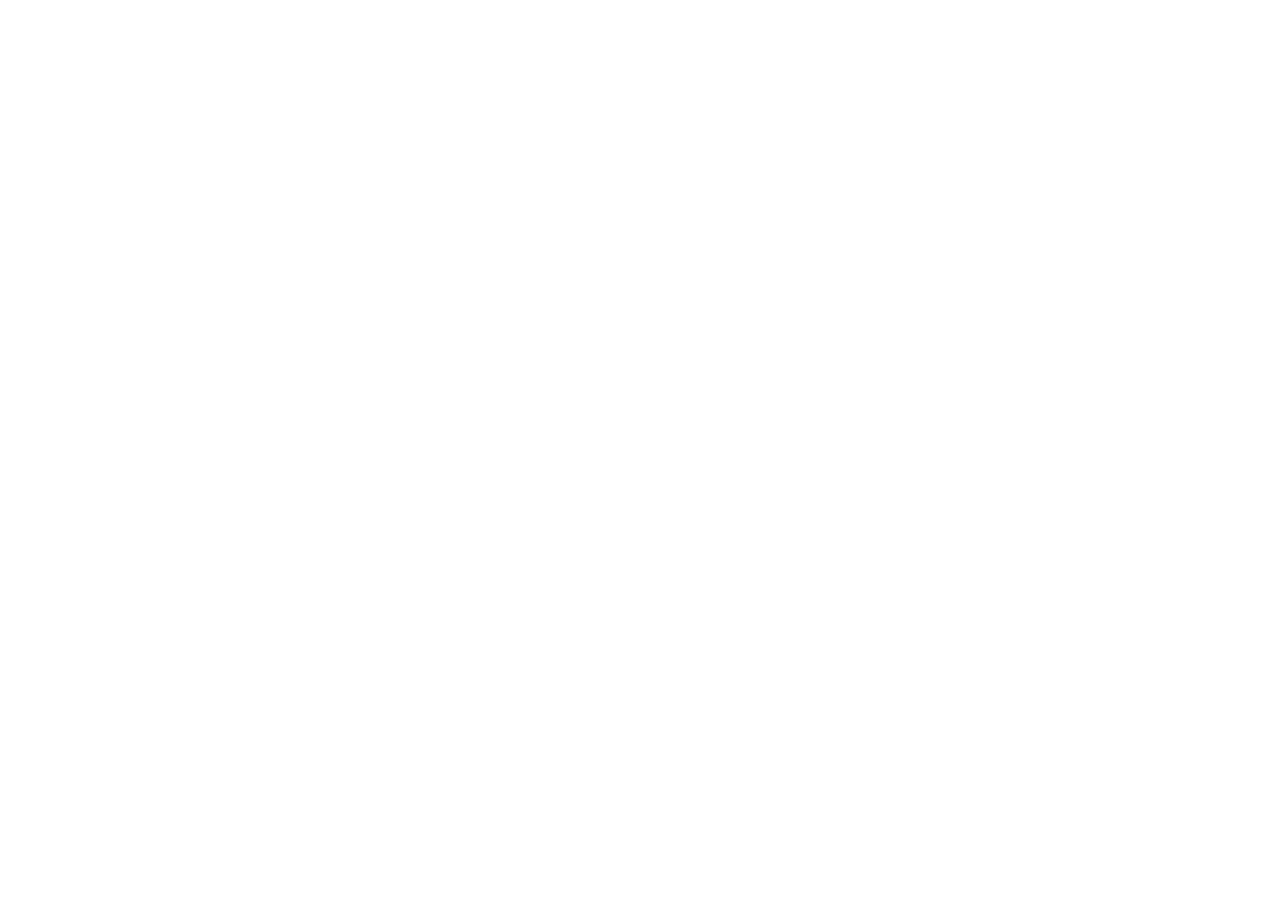
==== index.html @ e6a92e0d "first commit" ====
<!DOCTYPE html>
<html lang="en">
<head>
    <link href="style.css" rel="stylesheet">
    <meta charset="UTF-8">
    <meta name="viewport" content="width=device-width, initial-scale=1.0">
    <title>Document</title>
</head>
<body>
    
</body>
</html>
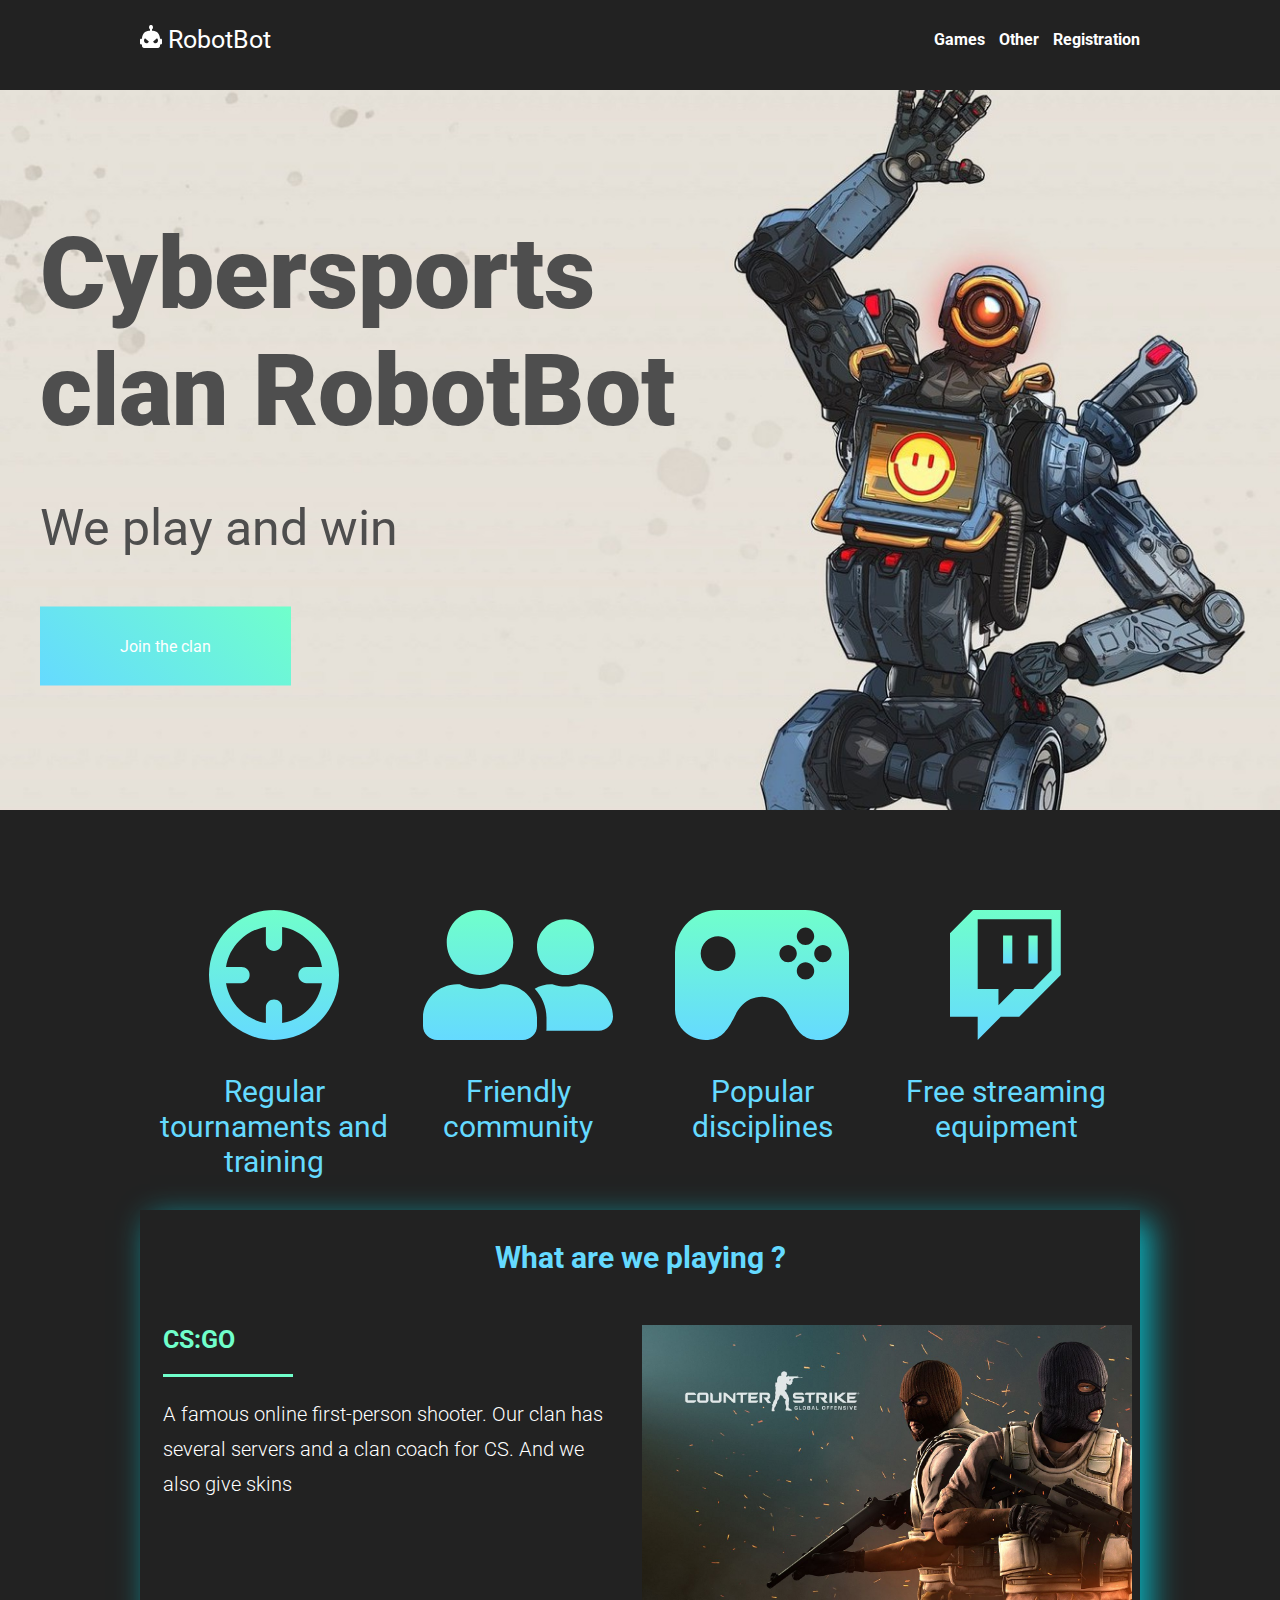
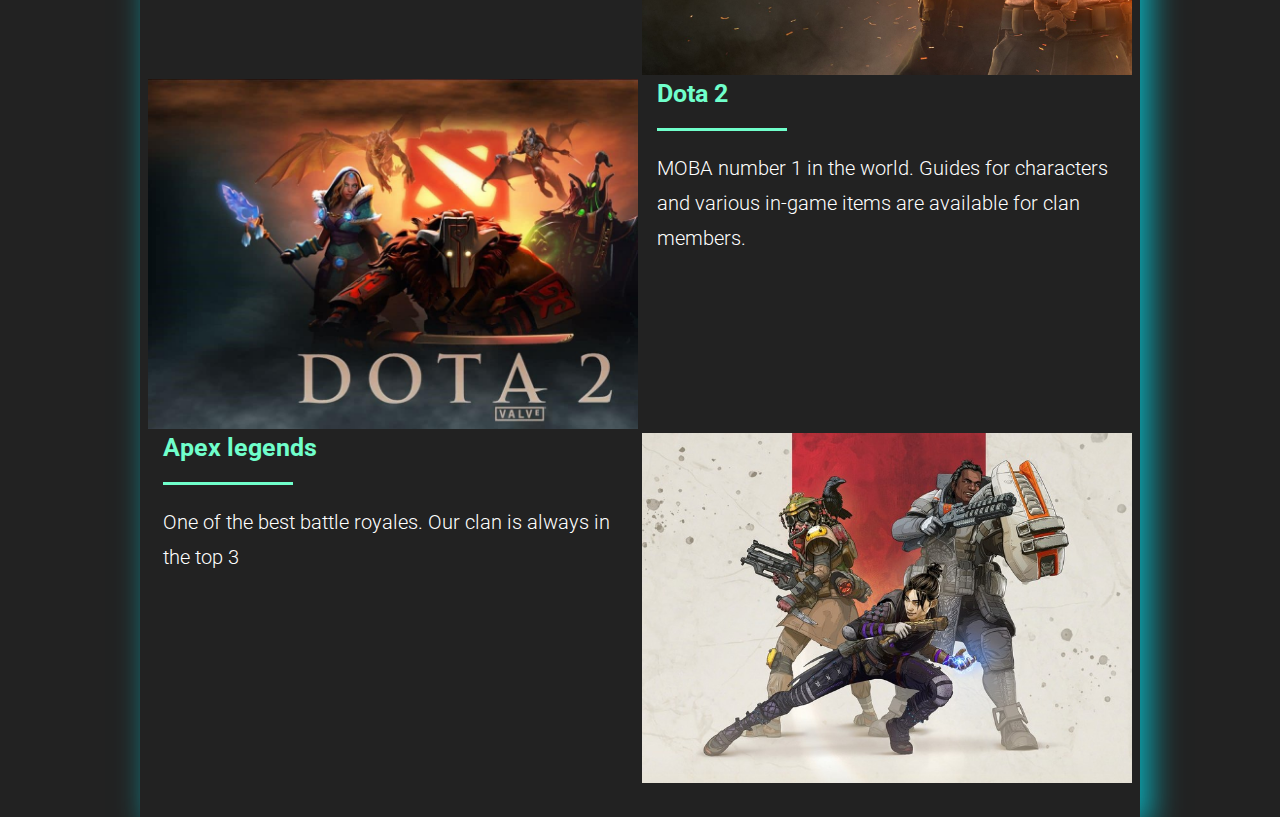
==== commit 911cc617: "rename landing to index" ====
--- a/index.html
+++ b/index.html
@@ -1,12 +1,99 @@
 <!DOCTYPE html>
 <html lang="en">
+
 <head>
-    <link href="style.css" rel="stylesheet">
+    <link href="landing.css" rel="stylesheet">
     <meta charset="UTF-8">
     <meta name="viewport" content="width=device-width, initial-scale=1.0">
-    <title>Document</title>
+    <title>RobotBot</title>
 </head>
+
 <body>
-    
+    <div class="nav-menu">
+        <div class="container">
+            <a href="#" class="logo">
+                <img src="img/icons/site_logo.svg" alt="Logo">
+                <span>RobotBot</span>
+            </a>
+            <div class="navigation">
+                <a href="#" class="nav-item">Games</a>
+                <a href="#" class="nav-item">Other</a>
+                <a href="#" class="nav-item">Registration</a>
+            </div>
+        </div>
+    </div>
+
+    <div class="site-header">
+        <div class="header-content">
+            <h1 class="header-title">Cybersports clan RobotBot</h1>
+            <p class="header-sub-title">We play and win</p>
+            <a href="form.html" class="header-btn">Join the clan</a>
+        </div>
+    </div>
+
+    <div class="about">
+        <div class="container">
+            <div class="about-card">
+                <img src="img/icons/scope.svg" alt="" class="about-card-image">
+                <p class="about-card-title">Regular tournaments and training</p>
+            </div>
+
+            <div class="about-card">
+                <img src="img/icons/friendly.svg" alt="" class="about-card-image">
+                <p class="about-card-title">Friendly community
+                </p>
+            </div>
+
+            <div class="about-card">
+                <img src="img/icons/joystic.svg" alt="" class="about-card-image">
+                <p class="about-card-title">Popular disciplines
+                </p>
+            </div>
+
+            <div class="about-card">
+                <img src="img/icons/twitch.svg" alt="" class="about-card-image">
+                <p class="about-card-title">Free streaming equipment</p>
+            </div>
+        </div>
+
+        <div class="games">
+            <div class="container games-container">
+                <h2 class="section-title">What are we playing ?</h2>
+                <!--Cart commence-->
+                <div class="games-card game1">
+                    <div class="games-card-content">
+                        <h3 class="game-title">CS:GO</h3>
+                        <hr class="game-hr">
+                        <p class="game-description section-text">A famous online first-person shooter. Our clan has
+                            several servers and a clan coach for CS. And we also give skins</p>
+                    </div>
+                    <div class="games-card-img"></div>
+                </div>
+
+                <div class="games-card game1">
+                    <div class="games-card-img game2"></div>
+                    <div class="games-card-content">
+                        <h3 class="game-title">Dota 2</h3>
+                        <hr class="game-hr">
+                        <p class="game-description section-text">MOBA number 1 in the world. Guides for characters and
+                            various in-game items are available for clan members.</p>
+                    </div>
+                </div>
+
+                <div class="games-card game1">
+                    <div class="games-card-content">
+                        <h3 class="game-title">Apex legends</h3>
+                        <hr class="game-hr">
+                        <p class="game-description section-text">One of the best battle royales. Our clan is always in
+                            the top 3</p>
+                    </div>
+                    <div class="games-card-img game3"></div>
+                </div>
+
+            </div>
+        </div>
+    </div>
+
 </body>
+
 </html>--- a/landing.css
+++ b/landing.css
@@ -0,0 +1,180 @@
+@import url('https://fonts.googleapis.com/css2?family=Roboto:ital,wght@0,100;0,300;0,400;0,500;0,700;0,900;1,100;1,300;1,400;1,500;1,700;1,900&display=swap');
+
+* {
+    margin: 0;
+    padding: 0;
+    box-sizing: border-box;
+    font-family: 'Roboto', sans-serif;
+}
+
+.container {
+    margin: auto;
+    max-width: 1000px;
+}
+
+.section-title {
+    font-size: 30px;
+    font-weight: 700;
+    color: #65daff;
+    margin-bottom: 50px;
+}
+
+.section-text {
+    font-size: 20px;
+    font-weight: 300;
+    color: white;
+    line-height: 35px;
+}
+
+body {
+    background-color: #222222;
+    cursor:default
+}
+
+.logo {
+    color: white;
+    text-decoration: none;
+    font-size: 25px;
+}
+
+.nav-menu {
+    background-color: #222222;
+    width: 100%;
+    height: 10vh;
+    box-shadow: 0 5px 20px rgba(0, 0, 0, 0.7);
+    z-index: 100;
+    line-height: 80px;
+}
+
+.navigation {
+    float: right;
+}
+
+.nav-item {
+    font-size: 16px;
+    color: white;
+    text-decoration: none;
+    font-weight: 700;
+    margin-left: 10px;
+    transition: 0.5s;
+}
+
+.nav-item:hover {
+    color: #65daff;
+    text-shadow: 0 0 5px #65daff;
+}
+
+.site-header {
+    height: 80vh;
+    background: url(img/apex-legends-pathfinder-robot-emoticons-saluting-futuristic.jpg) center/cover no-repeat;
+    position: relative;
+}
+
+.header-content {
+    position: absolute;
+    left: 0;
+    top: 50%;
+    transform: translateY(-50%);
+    margin-left: 40px;
+    width: 50%;
+}
+
+.header-title {
+    font-size: 100px;
+    color: #4e4e4e;
+    font-weight: 900;
+    margin-bottom: 50px;
+}
+
+.header-sub-title {
+    margin-bottom: 50px;
+    font-size: 50px;
+    color: #4e4e4e;
+}
+
+.header-btn {
+    color: white;
+    text-decoration: none;
+    background: linear-gradient(45deg, #65daff, #70ffcb);
+    padding: 30px 80px;
+    display: block;
+    width: fit-content;
+}
+
+.header-btn:hover {
+    transform: scale(1.1);
+}
+
+.header-btn:active {
+    background: linear-gradient(45deg, #347083, #388065);
+}
+
+.about {
+    height: 40vh;
+    text-align: center;
+}
+
+.about-card {
+    width: 24%;
+    display: inline-block;
+    margin-top: 100px;
+    height: 200px;
+    vertical-align: top;
+}
+
+.about-card-image {
+    height: 130px;
+    margin-bottom: 30px;
+}
+
+.about-card-title {
+    font-size: 30px;
+    color: #65daff;
+}
+
+.games-container {
+    margin-top: 100px;
+    text-align: center;
+    box-shadow: 10px 10px 30px rgba(0, 238, 255, 0.7);
+    padding: 30px 0;
+}
+
+.games-card-img {
+    width: 49%;
+    height: 350px;
+    background-image: url(img/csgo.jpg);
+    background-size: cover;
+    background-position: left;
+    background-repeat: no-repeat;
+    display: inline-block;
+}
+
+.game2 {
+    background-image: url(img/dota2.jpg);
+}
+
+.game3 {
+    background-image: url(img/apex.jpg);
+}
+
+.games-card-content {
+    display: inline-block;
+    width: 49%;
+    min-height: 350px;
+    vertical-align: top;
+    text-align: left;
+    padding: 0 15px;
+}
+
+.game-title {
+    font-size: 25px;
+    color: #70ffcb;
+}
+
+.game-hr {
+    width: 130px;
+    height: 3px;
+    margin: 20px 0;
+    background-color: #70ffcb;
+    border: none;
+}